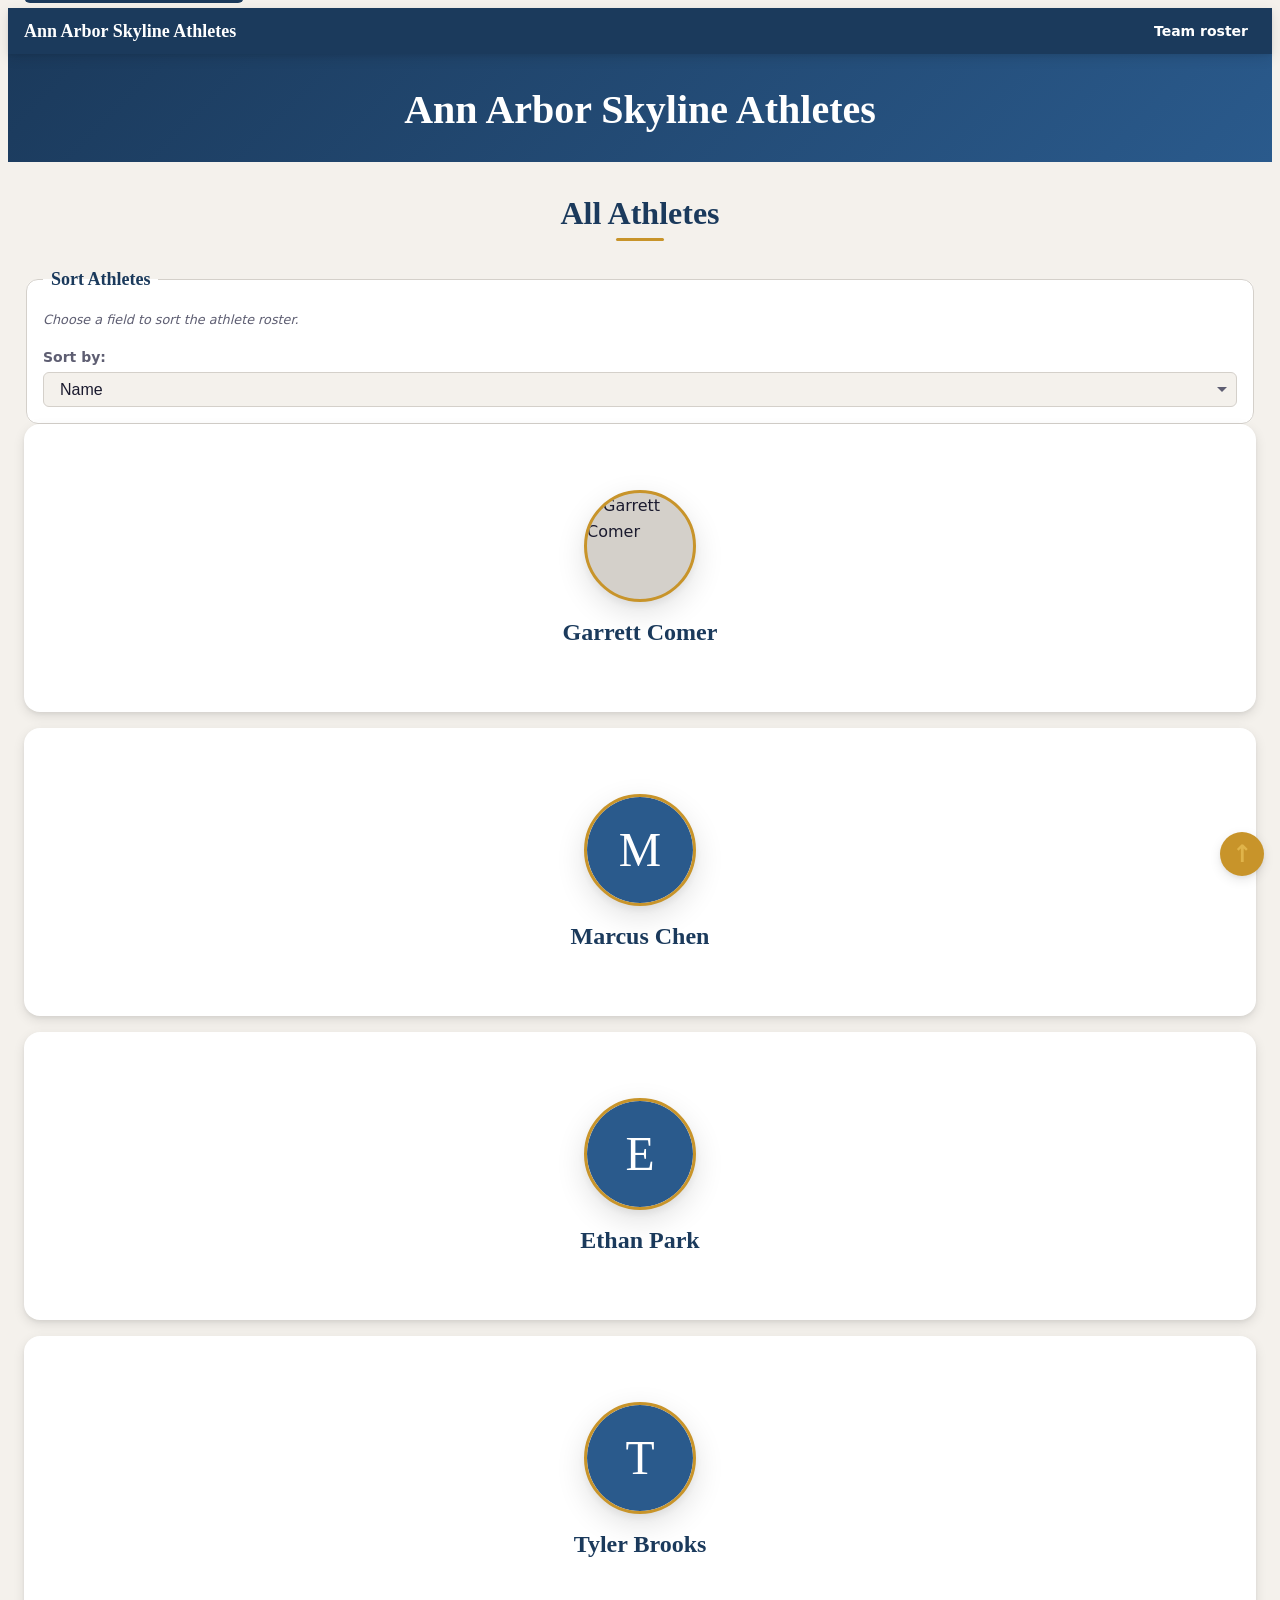
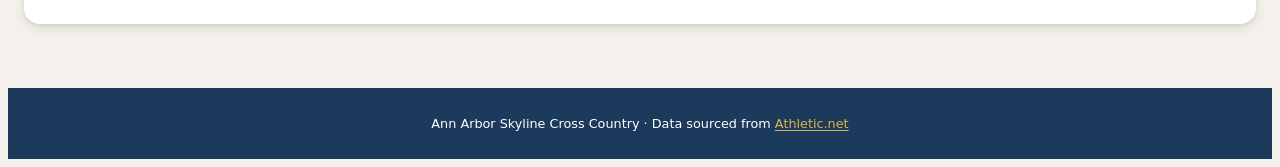
==== athletes/index.html @ e188d888 "Improve accessibility and usability of team/athlete pages - Fix nested interactive controls and refi" ====
<!DOCTYPE html>
<html lang="en">
  
<head>
  <meta charset="UTF-8" />
  <meta name="viewport" content="width=device-width, initial-scale=1.0" />
  <title>Ann Arbor Skyline Athletes</title>
  <link rel="stylesheet" href="../styles/reset.css">
  <link rel="stylesheet" href="../styles/main.css">
</head>

<body>

  <nav id="athlete-nav">
    <a href="#main-content" class="skip-link">Skip to main content</a>
    <div class="nav-container">
      <span class="nav-title">Ann Arbor Skyline Athletes</span>
      <a href="../index.html" class="nav-link">Team roster</a>
    </div>
  </nav>

  <header>
    <h1>Ann Arbor Skyline Athletes</h1>
  </header>

  <main id="main-content">

    <section id="athletes-central">
      <h2>All Athletes</h2>

      <div id="sort-by-choices">
        <form>
          <fieldset>
            <legend>Sort Athletes</legend>

            <p id="sort-instructions">Choose a field to sort the athlete roster.</p>

            <label for="sort-by">Sort by:</label>
            <select id="sort-by" name="sort-by">
              <option value="name">Name</option>
              <option value="grade">Grade</option>
              <option value="season-record">Season Record (SR)</option>
              <option value="personal-record">Personal Record (PR)</option>
            </select>
          </fieldset>
        </form>
      </div>

      <article id="athlete-roster">
        <h3>Athlete Roster</h3>
        <div class="athlete-card"
         data-name="Garrett Comer"
         data-grade="11"
         data-sr="17:22.3"
         data-pr="17:22.3">

      <div class="card-inner">
        <div class="card-front">
          <img
            src="../images/athletes/21615274/profile.jpg"
            alt="Garrett Comer"
            class="athlete-photo"
            loading="lazy"
          />
          <h3 class="athlete-name">Garrett Comer</h3>
        </div>

        <div class="card-back">
          <h3 class="athlete-name">Garrett Comer</h3>
          <p class="athlete-grade">Grade: 11</p>
          <p class="athlete-sr">Season Record: 17:22.3</p>
          <p class="athlete-pr">Personal Record: 17:22.3</p>

          <a href="./21615274/index.html" class="athlete-link">
            View Profile
          </a>
        </div>
      </div>
    </div>
<div class="athlete-card"
         data-name="Marcus Chen"
         data-grade="10"
         data-sr="18:55.2"
         data-pr="18:55.2">

      <div class="card-inner">
        <div class="card-front">
          <img
            src="data:image/svg+xml,%3Csvg xmlns='http://www.w3.org/2000/svg' viewBox='0 0 100 100'%3E%3Crect fill='%232a5a8c' width='100' height='100' rx='50'/%3E%3Ctext x='50' y='65' text-anchor='middle' fill='white' font-size='45' font-family='Georgia,serif'%3EM%3C/text%3E%3C/svg%3E"
            alt="Marcus Chen"
            class="athlete-photo"
            loading="lazy"
          />
          <h3 class="athlete-name">Marcus Chen</h3>
        </div>

        <div class="card-back">
          <h3 class="athlete-name">Marcus Chen</h3>
          <p class="athlete-grade">Grade: 10</p>
          <p class="athlete-sr">Season Record: 18:55.2</p>
          <p class="athlete-pr">Personal Record: 18:55.2</p>

          <a href="./21654321/index.html" class="athlete-link">
            View Profile
          </a>
        </div>
      </div>
    </div>
<div class="athlete-card"
         data-name="Ethan Park"
         data-grade="12"
         data-sr="16:44.0"
         data-pr="16:44.0">

      <div class="card-inner">
        <div class="card-front">
          <img
            src="data:image/svg+xml,%3Csvg xmlns='http://www.w3.org/2000/svg' viewBox='0 0 100 100'%3E%3Crect fill='%232a5a8c' width='100' height='100' rx='50'/%3E%3Ctext x='50' y='65' text-anchor='middle' fill='white' font-size='45' font-family='Georgia,serif'%3EE%3C/text%3E%3C/svg%3E"
            alt="Ethan Park"
            class="athlete-photo"
            loading="lazy"
          />
          <h3 class="athlete-name">Ethan Park</h3>
        </div>

        <div class="card-back">
          <h3 class="athlete-name">Ethan Park</h3>
          <p class="athlete-grade">Grade: 12</p>
          <p class="athlete-sr">Season Record: 16:44.0</p>
          <p class="athlete-pr">Personal Record: 16:44.0</p>

          <a href="./21789456/index.html" class="athlete-link">
            View Profile
          </a>
        </div>
      </div>
    </div>
<div class="athlete-card"
         data-name="Tyler Brooks"
         data-grade="11"
         data-sr="17:45.8"
         data-pr="17:45.8">

      <div class="card-inner">
        <div class="card-front">
          <img
            src="data:image/svg+xml,%3Csvg xmlns='http://www.w3.org/2000/svg' viewBox='0 0 100 100'%3E%3Crect fill='%232a5a8c' width='100' height='100' rx='50'/%3E%3Ctext x='50' y='65' text-anchor='middle' fill='white' font-size='45' font-family='Georgia,serif'%3ET%3C/text%3E%3C/svg%3E"
            alt="Tyler Brooks"
            class="athlete-photo"
            loading="lazy"
          />
          <h3 class="athlete-name">Tyler Brooks</h3>
        </div>

        <div class="card-back">
          <h3 class="athlete-name">Tyler Brooks</h3>
          <p class="athlete-grade">Grade: 11</p>
          <p class="athlete-sr">Season Record: 17:45.8</p>
          <p class="athlete-pr">Personal Record: 17:45.8</p>

          <a href="./21987654/index.html" class="athlete-link">
            View Profile
          </a>
        </div>
      </div>
    </div>
      </article>
    </section>
  </main>

  <footer id="site-footer">
    <div class="footer-content">
      <p>
        Ann Arbor Skyline Cross Country &middot;
        Data sourced from
        <a href="https://www.athletic.net" target="_blank" rel="noopener">Athletic.net</a>
      </p>
    </div>
    <a href="#athlete-nav" class="back-to-top">
      <span aria-hidden="true">&uarr;</span>
      <span class="sr-only">Back to top</span>
    </a>
  </footer>

  <script src="../scripts/main.js"></script>
</body>

</html>
---- styles/main.css ----
/* ================================================================
   Ann Arbor Skyline Cross Country — Main Stylesheet
   Mobile-only design | SI 338 Deliverable 4

   Contents:
   1.  Custom Properties (Design Tokens)
   2.  Dark Mode (prefers-color-scheme)
   3.  Base Styles
   4.  Accessibility Utilities
   5.  Typography
   6.  Links
   7.  Navigation — Sticky Horizontal Scroll Tabs
   8.  Header & Athlete Profile
   9.  Main Layout & Sections
   10. Athlete Roster Cards — 3D Flip Animation
   11. Forms & Controls
   12. Comparison Section
   13. Tables — Card Reflow
   14. Accomplishments — Animated Progress Bars
   15. Gallery — Horizontal Scroll Snap
   16. Performance Graph
   17. Footer
   18. Back-to-Top Floating Action Button
   19. Keyframe Animations
   20. Reduced Motion (prefers-reduced-motion)
   ================================================================ */


/* ----------------------------------------------------------------
   1. Custom Properties — Light Mode (Default)
   CSS variables for consistent theming and easy dark-mode toggling
   ---------------------------------------------------------------- */
:root {
  --clr-primary: #1b3a5c;
  --clr-primary-light: #2a5a8c;
  --clr-secondary: #c8942a;
  --clr-secondary-light: #e0b44a;
  --clr-accent: #2d6a4f;
  --clr-bg: #f4f1ec;
  --clr-surface: #ffffff;
  --clr-text: #1a1a2e;
  --clr-text-muted: #5e5e72;
  --clr-border: #d4d0ca;
  --clr-link: #1b3a5c;
  --clr-link-hover: #c8942a;
  --clr-nav-bg: #1b3a5c;
  --clr-header-start: #1b3a5c;
  --clr-header-end: #2a5a8c;

  --font-heading: Georgia, 'Times New Roman', Times, serif;
  --font-body: system-ui, -apple-system, BlinkMacSystemFont,
    'Segoe UI', Roboto, Helvetica, Arial, sans-serif;

  /* Responsive font sizes using clamp() — scales with viewport */
  --fs-xs: clamp(0.7rem, 2.5vw, 0.8rem);
  --fs-sm: clamp(0.8rem, 2.8vw, 0.875rem);
  --fs-base: clamp(0.9rem, 3vw, 1rem);
  --fs-md: clamp(1rem, 3.5vw, 1.125rem);
  --fs-lg: clamp(1.25rem, 4vw, 1.5rem);
  --fs-xl: clamp(1.5rem, 5vw, 2rem);
  --fs-xxl: clamp(1.75rem, 6vw, 2.5rem);

  --sp-xs: 0.25rem;
  --sp-sm: 0.5rem;
  --sp-md: 1rem;
  --sp-lg: 1.5rem;
  --sp-xl: 2rem;
  --sp-xxl: 3rem;

  --radius-sm: 0.375rem;
  --radius-md: 0.75rem;
  --radius-lg: 1rem;
  --radius-pill: 100vw;
  --radius-circle: 50%;

  --shadow-sm: 0 1px 3px rgba(0, 0, 0, 0.08),
               0 1px 2px rgba(0, 0, 0, 0.06);
  --shadow-md: 0 4px 12px rgba(0, 0, 0, 0.1),
               0 2px 4px rgba(0, 0, 0, 0.06);
  --shadow-lg: 0 10px 30px rgba(0, 0, 0, 0.12),
               0 4px 8px rgba(0, 0, 0, 0.06);

  --ease-out: cubic-bezier(0.25, 0.46, 0.45, 0.94);
  --ease-in-out: cubic-bezier(0.42, 0, 0.58, 1);
  --dur-fast: 200ms;
  --dur-normal: 350ms;
  --dur-slow: 600ms;
}


/* ----------------------------------------------------------------
   2. Dark Mode — Activates automatically via OS/browser preference
   ---------------------------------------------------------------- */
@media (prefers-color-scheme: dark) {
  :root {
    --clr-primary: #6bb3e0;
    --clr-primary-light: #8ac4ea;
    --clr-secondary: #e0b44a;
    --clr-secondary-light: #f0d47a;
    --clr-accent: #5cb88a;
    --clr-bg: #121220;
    --clr-surface: #1e1e32;
    --clr-text: #e4e4ec;
    --clr-text-muted: #9a9ab0;
    --clr-border: #2e2e44;
    --clr-link: #8ac4ea;
    --clr-link-hover: #f0d47a;
    --clr-nav-bg: #0d1b2a;
    --clr-header-start: #0d1b2a;
    --clr-header-end: #162a45;
    --shadow-sm: 0 1px 3px rgba(0, 0, 0, 0.3);
    --shadow-md: 0 4px 12px rgba(0, 0, 0, 0.4);
    --shadow-lg: 0 10px 30px rgba(0, 0, 0, 0.5);
  }
}


/* ----------------------------------------------------------------
   3. Base Styles
   ---------------------------------------------------------------- */
*,
*::before,
*::after {
  box-sizing: border-box;
}

html {
  scroll-behavior: smooth;
  -webkit-tap-highlight-color: transparent;
}

body {
  background-color: var(--clr-bg);
  color: var(--clr-text);
  font-family: var(--font-body);
  font-size: var(--fs-base);
  line-height: 1.6;
  overflow-x: hidden;
}

img {
  display: block;
  width: 100%;
  height: auto;
  background-color: var(--clr-border);
}


/* ----------------------------------------------------------------
   4. Accessibility Utilities
   ---------------------------------------------------------------- */

/* Skip-to-content link: hidden off-screen until keyboard-focused */
.skip-link {
  position: absolute;
  top: -100%;
  left: var(--sp-md);
  background: var(--clr-nav-bg);
  color: #fff;
  padding: var(--sp-sm) var(--sp-md);
  border-radius: var(--radius-sm);
  z-index: 200;
  font-weight: 600;
  text-decoration: none;
  transition: top var(--dur-fast) var(--ease-out);
}

.skip-link:focus {
  top: var(--sp-sm);
}

/* Screen-reader-only utility class */
.sr-only {
  position: absolute;
  width: 1px;
  height: 1px;
  padding: 0;
  margin: -1px;
  overflow: hidden;
  clip: rect(0, 0, 0, 0);
  white-space: nowrap;
  border: 0;
}

/* Visible focus ring for keyboard navigation */
:focus-visible {
  outline: 3px solid var(--clr-secondary);
  outline-offset: 2px;
}


/* ----------------------------------------------------------------
   5. Typography — Responsive sizing via clamp()
   ---------------------------------------------------------------- */
h1, h2, h3 {
  font-family: var(--font-heading);
  color: var(--clr-primary);
  line-height: 1.2;
  margin-top: 0;
}

h1 { font-size: var(--fs-xxl); }
h2 { font-size: var(--fs-xl); margin-bottom: var(--sp-lg); }
h3 { font-size: var(--fs-lg); }

p {
  margin-top: 0;
  margin-bottom: var(--sp-sm);
}


/* ----------------------------------------------------------------
   6. Links
   ---------------------------------------------------------------- */
a {
  color: var(--clr-link);
  text-decoration-thickness: 1px;
  text-underline-offset: 2px;
  transition: color var(--dur-fast) var(--ease-out);
}

a:hover,
a:focus {
  color: var(--clr-link-hover);
}


/* ----------------------------------------------------------------
   7. Navigation — Sticky bar with horizontally scrollable tabs
   Stays fixed at top on scroll; tabs overflow-scroll on narrow screens
   ---------------------------------------------------------------- */
#main-nav,
#athlete-nav {
  position: sticky;
  top: 0;
  z-index: 100;
  background: var(--clr-nav-bg);
  box-shadow: var(--shadow-md);
}

.nav-container {
  display: flex;
  align-items: center;
  gap: var(--sp-xs);
  padding: var(--sp-sm) var(--sp-md);
  overflow-x: auto;
  -webkit-overflow-scrolling: touch;
  scrollbar-width: none;
}

.nav-container::-webkit-scrollbar {
  display: none;
}

.nav-link {
  color: #fff;
  text-decoration: none;
  font-size: var(--fs-sm);
  font-weight: 600;
  white-space: nowrap;
  padding: var(--sp-xs) var(--sp-sm);
  border-radius: var(--radius-pill);
  transition:
    background-color var(--dur-fast) var(--ease-out),
    color var(--dur-fast) var(--ease-out);
}

.nav-link:hover,
.nav-link:focus {
  background: rgba(255, 255, 255, 0.15);
  color: #fff;
}

.nav-title {
  color: #fff;
  font-family: var(--font-heading);
  font-size: var(--fs-md);
  font-weight: 700;
  white-space: nowrap;
  margin-right: auto;
}


/* ----------------------------------------------------------------
   8. Header — Gradient banner with team/athlete branding
   ---------------------------------------------------------------- */
header {
  background: linear-gradient(135deg, var(--clr-header-start) 0%, var(--clr-header-end) 100%);
  color: #fff;
  padding: var(--sp-xl) var(--sp-md) var(--sp-lg);
  text-align: center;
}

header h1 {
  color: #fff;
  margin-bottom: var(--sp-xs);
  animation: fadeInDown var(--dur-slow) var(--ease-out) both;
}

/* Athlete page header */
#athlete-header {
  background: linear-gradient(135deg, var(--clr-header-start) 0%, var(--clr-header-end) 100%);
  color: #fff;
  padding: var(--sp-xl) var(--sp-md) var(--sp-lg);
  text-align: center;
}

#athlete-header h1,
#athlete-header h2 {
  color: #fff;
}

#athlete-header .athlete-info h2 {
  font-size: var(--fs-sm);
  text-transform: uppercase;
  letter-spacing: 0.1em;
  margin-bottom: var(--sp-sm);
}

/* Circular profile photo with gold border */
.athlete-photo {
  width: 7rem;
  height: 7rem;
  border-radius: var(--radius-circle);
  object-fit: cover;
  border: 3px solid var(--clr-secondary);
  box-shadow: var(--shadow-lg);
  animation: fadeIn var(--dur-slow) var(--ease-out) both;
}

#athlete-header .athlete-photo {
  width: 8rem;
  height: 8rem;
  margin: 0 auto var(--sp-md);
}

.athlete-school {
  font-size: var(--fs-md);
}

#athlete-header .athlete-grade {
  font-size: var(--fs-sm);
  color: #fff;
}

#athlete-header a {
  color: #fff;
  font-size: var(--fs-sm);
}

/* Frosted glass records badge */
.athlete-records {
  display: flex;
  flex-direction: column;
  gap: var(--sp-xs);
  margin-top: var(--sp-md);
  padding: var(--sp-md);
  background: rgba(255, 255, 255, 0.1);
  border-radius: var(--radius-md);
  backdrop-filter: blur(8px);
  -webkit-backdrop-filter: blur(8px);
}

.athlete-records .athlete-sr,
.athlete-records .athlete-pr {
  font-size: var(--fs-sm);
  font-weight: 600;
  color: #fff;
}


/* ----------------------------------------------------------------
   9. Main Layout & Sections
   ---------------------------------------------------------------- */
main {
  padding: 0 var(--sp-md);
  background-color: var(--clr-bg);
}

section {
  padding: var(--sp-xl) 0;
  border-bottom: 1px solid var(--clr-border);
  background-color: var(--clr-bg);
  animation: fadeInUp var(--dur-slow) var(--ease-out) both;
}

section:last-child {
  border-bottom: none;
}

/* Decorative gold underline accent beneath section headings */
section > h2 {
  text-align: center;
  position: relative;
  padding-bottom: var(--sp-sm);
}

section > h2::after {
  content: '';
  position: absolute;
  bottom: 0;
  left: 50%;
  transform: translateX(-50%);
  width: 3rem;
  height: 3px;
  background: var(--clr-secondary);
  border-radius: var(--radius-pill);
}

/* Visually hide redundant sub-headings; section h2 provides context */
#athlete-roster > h3,
#team-accomplishments article > h3,
#team-events article > h3,
#athlete-results article > h3,
#performance-graph article > h3,
.gallery-grid > h3 {
  position: absolute;
  width: 1px;
  height: 1px;
  padding: 0;
  margin: -1px;
  overflow: hidden;
  clip: rect(0, 0, 0, 0);
  white-space: nowrap;
  border: 0;
}


/* ----------------------------------------------------------------
   10. Athlete Roster Cards — 3D Flip Animation
   Tap or keyboard-focus flips the card to reveal stats on the back
   ---------------------------------------------------------------- */
#athlete-roster {
  display: flex;
  flex-direction: column;
  gap: var(--sp-md);
}

.athlete-card {
  perspective: 800px;
  height: 18rem;
  cursor: pointer;
}

.card-inner {
  position: relative;
  width: 100%;
  height: 100%;
  transition: transform var(--dur-slow) var(--ease-in-out);
  transform-style: preserve-3d;
}

/* Flip triggers: keyboard focus-within or JS-toggled class */
.athlete-card:focus-within .card-inner,
.athlete-card.flipped .card-inner {
  transform: rotateY(180deg);
}

.card-front,
.card-back {
  position: absolute;
  inset: 0;
  backface-visibility: hidden;
  -webkit-backface-visibility: hidden;
  border-radius: var(--radius-lg);
  box-shadow: var(--shadow-md);
  display: flex;
  flex-direction: column;
  align-items: center;
  justify-content: center;
  padding: var(--sp-lg);
}

.card-front {
  background: var(--clr-surface);
  gap: var(--sp-md);
}

.card-front .athlete-name {
  font-size: var(--fs-lg);
  color: var(--clr-primary);
  margin: 0;
}

.card-front .athlete-photo {
  width: 7rem;
  height: 7rem;
}

.card-back {
  background: linear-gradient(135deg, var(--clr-header-start), var(--clr-header-end));
  color: #fff;
  transform: rotateY(180deg);
  gap: var(--sp-xs);
}

.card-back .athlete-name {
  font-size: var(--fs-lg);
  color: #fff;
  margin: 0;
}

.card-back p {
  font-size: var(--fs-sm);
  margin: 0;
}

/* "View Profile" pill button on card back */
.athlete-link {
  display: inline-block;
  margin-top: var(--sp-sm);
  padding: var(--sp-xs) var(--sp-md);
  background: var(--clr-secondary);
  color: #1a1a2e;
  font-weight: 700;
  font-size: var(--fs-sm);
  text-decoration: none;
  border-radius: var(--radius-pill);
  transition:
    background-color var(--dur-fast) var(--ease-out),
    transform var(--dur-fast) var(--ease-out);
}

.athlete-link:hover,
.athlete-link:focus {
  background: var(--clr-secondary-light);
  transform: scale(1.05);
  color: #1a1a2e;
}


/* ----------------------------------------------------------------
   11. Forms & Controls — Sort, Filter, Compare
   ---------------------------------------------------------------- */
fieldset {
  border: 1px solid var(--clr-border);
  border-radius: var(--radius-md);
  padding: var(--sp-md);
  background: var(--clr-surface);
}

legend {
  font-family: var(--font-heading);
  font-weight: 700;
  font-size: var(--fs-md);
  color: var(--clr-primary);
  padding: 0 var(--sp-sm);
}

label {
  display: block;
  font-size: var(--fs-sm);
  font-weight: 600;
  color: var(--clr-text-muted);
  margin-bottom: var(--sp-xs);
}

select,
input[type="text"],
input[type="date"] {
  width: 100%;
  padding: var(--sp-sm) var(--sp-md);
  border: 1px solid var(--clr-border);
  border-radius: var(--radius-sm);
  background: var(--clr-bg);
  color: var(--clr-text);
  font-size: var(--fs-base);
  transition:
    border-color var(--dur-fast) var(--ease-out),
    box-shadow var(--dur-fast) var(--ease-out);
  appearance: none;
  -webkit-appearance: none;
}

select:focus,
input[type="text"]:focus,
input[type="date"]:focus {
  border-color: var(--clr-primary);
  box-shadow: 0 0 0 3px rgba(27, 58, 92, 0.15);
  outline: none;
}

/* Custom dropdown arrow via inline SVG data URI */
select {
  background-image: url("data:image/svg+xml,%3Csvg xmlns='http://www.w3.org/2000/svg' width='12' height='12' viewBox='0 0 12 12'%3E%3Cpath fill='%235e5e72' d='M6 8L1 3h10z'/%3E%3C/svg%3E");
  background-repeat: no-repeat;
  background-position: right var(--sp-sm) center;
  padding-right: var(--sp-xl);
}

#sort-instructions,
#comparison-instructions,
#filter-instructions {
  font-size: var(--fs-xs);
  color: var(--clr-text-muted);
  margin-bottom: var(--sp-md);
  font-style: italic;
}

.filter-group {
  margin-bottom: var(--sp-md);
}

.filter-group:last-child {
  margin-bottom: 0;
}

.comparison-select {
  margin-bottom: var(--sp-md);
}

/* Compare button with subtle pulse glow */
#compare-button {
  width: 100%;
  padding: var(--sp-sm) var(--sp-lg);
  background: var(--clr-secondary);
  color: #1a1a2e;
  font-size: var(--fs-base);
  font-weight: 700;
  border: none;
  border-radius: var(--radius-pill);
  cursor: pointer;
  transition:
    background-color var(--dur-fast) var(--ease-out),
    transform var(--dur-fast) var(--ease-out),
    box-shadow var(--dur-fast) var(--ease-out);
  animation: subtlePulse 3s var(--ease-in-out) infinite;
}

#compare-button:hover,
#compare-button:focus {
  background: var(--clr-secondary-light);
  transform: translateY(-1px);
  box-shadow: var(--shadow-md);
}

#compare-button:active {
  transform: translateY(0);
}


/* ----------------------------------------------------------------
   12. Comparison Section — Stacked athlete stat cards
   ---------------------------------------------------------------- */
#comparison-results > h3 {
  text-align: center;
  margin-bottom: var(--sp-md);
}

.comparison-cards {
  display: flex;
  flex-direction: column;
  gap: var(--sp-md);
  margin-bottom: var(--sp-lg);
}

.comparison-card {
  background: var(--clr-surface);
  border-radius: var(--radius-lg);
  padding: var(--sp-lg);
  box-shadow: var(--shadow-sm);
  text-align: center;
  border-left: 4px solid var(--clr-secondary);
  animation: slideInLeft var(--dur-slow) var(--ease-out) both;
}

.comparison-card:nth-child(2) {
  animation-delay: 150ms;
  border-left-color: var(--clr-accent);
}

.comparison-card img {
  width: 5rem;
  height: 5rem;
  border-radius: var(--radius-circle);
  object-fit: cover;
  margin: 0 auto var(--sp-sm);
  border: 2px solid var(--clr-border);
}

.comparison-card h3 {
  font-size: var(--fs-md);
  margin-bottom: var(--sp-sm);
}

.comparison-card p {
  font-size: var(--fs-sm);
  color: var(--clr-text-muted);
  margin: var(--sp-xs) 0;
}

.shared-meets {
  margin-top: var(--sp-lg);
}

.shared-meets h3 {
  text-align: center;
  margin-bottom: var(--sp-md);
}


/* ----------------------------------------------------------------
   13. Tables — Card Reflow Layout
   Each <tr> becomes a stacked card; <td>::before labels use
   nth-child selectors so no data-attributes are needed in HTML.
   <thead> is visually hidden but stays accessible to screen readers.
   ---------------------------------------------------------------- */
table {
  width: 100%;
  border-collapse: collapse;
}

thead {
  position: absolute;
  width: 1px;
  height: 1px;
  padding: 0;
  margin: -1px;
  overflow: hidden;
  clip: rect(0, 0, 0, 0);
  white-space: nowrap;
  border: 0;
}

tbody tr {
  display: block;
  background: var(--clr-surface);
  border-radius: var(--radius-md);
  box-shadow: var(--shadow-sm);
  padding: var(--sp-md);
  margin-bottom: var(--sp-md);
  border-left: 3px solid var(--clr-primary);
  animation: fadeInUp var(--dur-normal) var(--ease-out) both;
}

/* Alternating accent colors on table-card left borders */
tbody tr:nth-child(even) {
  border-left-color: var(--clr-secondary);
}

tbody tr:nth-child(odd) {
  border-left-color: var(--clr-accent);
}

tbody td {
  display: flex;
  align-items: baseline;
  gap: var(--sp-sm);
  padding: var(--sp-xs) 0;
  font-size: var(--fs-sm);
  border: none;
  border-bottom: 1px solid var(--clr-border);
}

tbody td:last-child {
  border-bottom: none;
}

/* Pseudo-element label styling shared across all tables */
tbody td::before {
  flex-shrink: 0;
  width: 5.5rem;
  font-weight: 700;
  font-size: var(--fs-xs);
  color: var(--clr-text-muted);
  text-transform: uppercase;
  letter-spacing: 0.03em;
}

/* --- Team Events Table (#events-table) column labels --- */
#events-table td:nth-child(1)::before { content: 'Race'; }
#events-table td:nth-child(2)::before { content: 'Date'; }
#events-table td:nth-child(3)::before { content: 'Place'; }
#events-table td:nth-child(4)::before { content: 'Results'; }

/* --- Athlete Race Results Table (#results-table) column labels --- */
#results-table td:nth-child(1)::before { content: 'Race'; }
#results-table td:nth-child(2)::before { content: 'Date'; }
#results-table td:nth-child(3)::before { content: 'Location'; }
#results-table td:nth-child(4)::before { content: 'Distance'; }
#results-table td:nth-child(5)::before { content: 'Time'; }
#results-table td:nth-child(6)::before { content: 'Place'; }
#results-table td:nth-child(7)::before { content: 'Grade'; }
#results-table td:nth-child(8)::before { content: 'Results'; }

/* --- Shared Meets Table column labels --- */
.shared-meets td:nth-child(1)::before { content: 'Meet'; }
.shared-meets td:nth-child(2)::before { content: 'Athlete A'; }
.shared-meets td:nth-child(3)::before { content: 'Athlete B'; }


/* ----------------------------------------------------------------
   14. Team Accomplishments — Cards with Animated Progress Bars
   ---------------------------------------------------------------- */
#team-accomplishments ul {
  list-style: none;
  padding: 0;
  margin: 0;
  display: flex;
  flex-direction: column;
  gap: var(--sp-sm);
}

#team-accomplishments li {
  background: var(--clr-surface);
  padding: var(--sp-md);
  border-radius: var(--radius-md);
  box-shadow: var(--shadow-sm);
  font-size: var(--fs-sm);
  border-left: 3px solid var(--clr-secondary);
  position: relative;
  overflow: hidden;
  animation: fadeInUp var(--dur-normal) var(--ease-out) both;
}

/* Staggered entrance for each accomplishment */
#team-accomplishments li:nth-child(1) { animation-delay: 100ms; }
#team-accomplishments li:nth-child(2) { animation-delay: 200ms; }
#team-accomplishments li:nth-child(3) { animation-delay: 300ms; }
#team-accomplishments li:nth-child(4) { animation-delay: 400ms; }
#team-accomplishments li:nth-child(5) { animation-delay: 500ms; }
#team-accomplishments li:nth-child(6) { animation-delay: 600ms; }

/* Decorative animated progress bar beneath each accomplishment */
#team-accomplishments li::after {
  content: '';
  display: block;
  height: 3px;
  margin-top: var(--sp-sm);
  background: linear-gradient(90deg, var(--clr-secondary), var(--clr-accent));
  border-radius: var(--radius-pill);
  transform-origin: left;
  animation: progressFill 1.2s var(--ease-out) both;
}

#team-accomplishments li:nth-child(1)::after { animation-delay: 300ms; }
#team-accomplishments li:nth-child(2)::after { animation-delay: 400ms; }
#team-accomplishments li:nth-child(3)::after { animation-delay: 500ms; }
#team-accomplishments li:nth-child(4)::after { animation-delay: 600ms; }
#team-accomplishments li:nth-child(5)::after { animation-delay: 700ms; }
#team-accomplishments li:nth-child(6)::after { animation-delay: 800ms; }

/* Subtle press effect on touch */
#team-accomplishments li:active {
  transform: scale(0.98);
  transition: transform var(--dur-fast) var(--ease-out);
}


/* ----------------------------------------------------------------
   15. Gallery — Horizontal Scroll Snap Carousel
   Images snap into center view as the user swipes horizontally
   ---------------------------------------------------------------- */
.gallery-grid {
  display: grid;
  grid-auto-flow: column;
  grid-auto-columns: 85%;
  gap: var(--sp-md);
  overflow-x: auto;
  overscroll-behavior-x: contain;
  scroll-snap-type: x mandatory;
  -webkit-overflow-scrolling: touch;
  padding-bottom: var(--sp-md);
  scrollbar-width: none;
}

.gallery-grid::-webkit-scrollbar {
  display: none;
}

.gallery-grid img {
  scroll-snap-align: center;
  border-radius: var(--radius-md);
  height: 14rem;
  object-fit: cover;
  box-shadow: var(--shadow-sm);
  transition: transform var(--dur-normal) var(--ease-out);
}

.gallery-grid img:active {
  transform: scale(0.97);
}


/* ----------------------------------------------------------------
   16. Performance Graph
   ---------------------------------------------------------------- */
#performance-graph {
  text-align: center;
}

#performance-graph > div > p {
  font-size: var(--fs-sm);
  color: var(--clr-text-muted);
  font-style: italic;
}

#performance-graph img {
  border-radius: var(--radius-md);
  box-shadow: var(--shadow-md);
  animation: fadeIn var(--dur-slow) var(--ease-out) both;
}


/* ----------------------------------------------------------------
   17. Footer
   ---------------------------------------------------------------- */
#site-footer {
  background: var(--clr-nav-bg);
  color: #fff;
  text-align: center;
  padding: var(--sp-lg) var(--sp-md);
  margin-top: var(--sp-xl);
}

.footer-content p {
  font-size: var(--fs-xs);
  margin: 0;
  line-height: 1.8;
}

#site-footer a {
  color: var(--clr-secondary-light);
}

#site-footer a:hover,
#site-footer a:focus {
  color: #fff;
}


/* ----------------------------------------------------------------
   18. Back-to-Top Floating Action Button
   Fixed-position anchor that smooth-scrolls to the page top
   ---------------------------------------------------------------- */
.back-to-top {
  position: fixed;
  bottom: var(--sp-lg);
  right: var(--sp-md);
  z-index: 90;
  display: flex;
  align-items: center;
  justify-content: center;
  width: 2.75rem;
  height: 2.75rem;
  background: var(--clr-secondary);
  color: #1a1a2e;
  font-size: var(--fs-lg);
  font-weight: 700;
  text-decoration: none;
  border-radius: var(--radius-circle);
  box-shadow: var(--shadow-md);
  transition:
    background-color var(--dur-fast) var(--ease-out),
    transform var(--dur-fast) var(--ease-out);
}

.back-to-top:hover,
.back-to-top:focus {
  background: var(--clr-secondary-light);
  transform: translateY(-2px);
  color: #1a1a2e;
}

.back-to-top:active {
  transform: translateY(0);
}


/* ----------------------------------------------------------------
   19. Keyframe Animations
   ---------------------------------------------------------------- */
@keyframes fadeIn {
  from { opacity: 0; }
  to   { opacity: 1; }
}

@keyframes fadeInUp {
  from {
    opacity: 0;
    transform: translateY(1.5rem);
  }
  to {
    opacity: 1;
    transform: translateY(0);
  }
}

@keyframes fadeInDown {
  from {
    opacity: 0;
    transform: translateY(-1.5rem);
  }
  to {
    opacity: 1;
    transform: translateY(0);
  }
}

@keyframes slideInLeft {
  from {
    opacity: 0;
    transform: translateX(-2rem);
  }
  to {
    opacity: 1;
    transform: translateX(0);
  }
}

@keyframes progressFill {
  from { transform: scaleX(0); }
  to   { transform: scaleX(1); }
}

@keyframes subtlePulse {
  0%, 100% { box-shadow: 0 0 0 0 rgba(200, 148, 42, 0.4); }
  50%      { box-shadow: 0 0 0 8px rgba(200, 148, 42, 0); }
}


/* ----------------------------------------------------------------
   20. Reduced Motion — Disables all animations for users who
   prefer it. Required for WCAG 2.1 Level AA compliance.

   !important is intentionally used below per W3C/WCAG best practices.
   prefers-reduced-motion MUST override ALL animations regardless of
   specificity to protect users with vestibular disorders. Without
   !important, higher-specificity animation rules elsewhere in this
   stylesheet would still fire, defeating the accessibility purpose.
   Reference: https://www.w3.org/WAI/WCAG21/Techniques/css/C39
   ---------------------------------------------------------------- */
@media (prefers-reduced-motion: reduce) {
  *,
  *::before,
  *::after {
    animation-duration: 0.01ms !important;
    animation-iteration-count: 1 !important;
    transition-duration: 0.01ms !important;
    scroll-behavior: auto !important;
  }
}
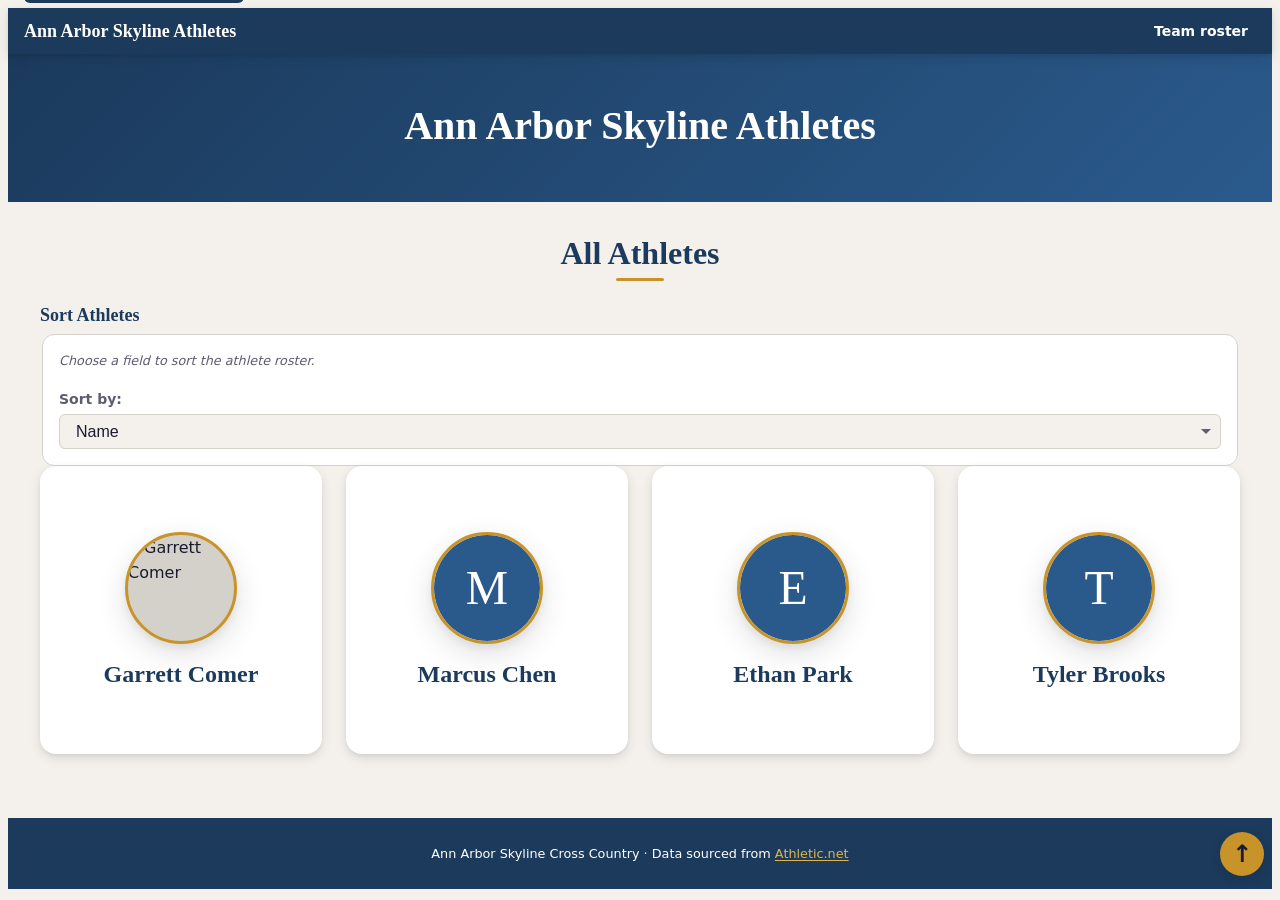
==== commit f1883988: "Improve accessibility compliance and demo-readiness. Add keyboard card interaction, replace heading-" ====
--- a/athletes/index.html
+++ b/athletes/index.html
@@ -29,9 +29,10 @@
       <h2>All Athletes</h2>
 
       <div id="sort-by-choices">
+        <h3 class="form-section-heading">Sort Athletes</h3>
         <form>
           <fieldset>
-            <legend>Sort Athletes</legend>
+            <legend class="sr-only">Sort Athletes</legend>
 
             <p id="sort-instructions">Choose a field to sort the athlete roster.</p>
 
--- a/styles/main.css
+++ b/styles/main.css
@@ -532,6 +532,14 @@
 /* ----------------------------------------------------------------
    11. Forms & Controls — Sort, Filter, Compare
    ---------------------------------------------------------------- */
+.form-section-heading {
+  font-family: var(--font-heading);
+  font-weight: 700;
+  font-size: var(--fs-md);
+  color: var(--clr-primary);
+  margin: 0 0 var(--sp-sm);
+}
+
 fieldset {
   border: 1px solid var(--clr-border);
   border-radius: var(--radius-md);
@@ -871,8 +879,12 @@
 .gallery-grid img {
   scroll-snap-align: center;
   border-radius: var(--radius-md);
-  height: 14rem;
-  object-fit: cover;
+  max-height: 18rem;
+  width: 100%;
+  height: auto;
+  object-fit: contain;
+  object-position: center;
+  background: var(--clr-surface);
   box-shadow: var(--shadow-sm);
   transition: transform var(--dur-normal) var(--ease-out);
 }
@@ -926,6 +938,14 @@
 #site-footer a:hover,
 #site-footer a:focus {
   color: #fff;
+}
+
+/* Keep the floating back-to-top button high-contrast inside footer. */
+#site-footer .back-to-top,
+#site-footer .back-to-top:hover,
+#site-footer .back-to-top:focus,
+#site-footer .back-to-top:active {
+  color: #1a1a2e;
 }
 
 
@@ -968,7 +988,146 @@
 
 
 /* ----------------------------------------------------------------
-   19. Keyframe Animations
+   19. Responsive Layout Enhancements (CP5)
+   Mobile styles remain default; tablet/desktop styles layer on top.
+   ---------------------------------------------------------------- */
+@media (min-width: 48rem) {
+  main {
+    max-width: 72rem;
+    margin: 0 auto;
+    padding: 0 var(--sp-lg);
+  }
+
+  .nav-container {
+    justify-content: center;
+    gap: var(--sp-sm);
+  }
+
+  header,
+  #athlete-header {
+    padding: var(--sp-xxl) var(--sp-xl);
+  }
+
+  #athlete-roster {
+    display: grid;
+    grid-template-columns: repeat(2, minmax(0, 1fr));
+    gap: var(--sp-lg);
+  }
+
+  .comparison-select {
+    margin-bottom: 0;
+  }
+
+  #player-comparison fieldset {
+    display: grid;
+    grid-template-columns: 1fr 1fr auto;
+    gap: var(--sp-md);
+    align-items: end;
+  }
+
+  #comparison-instructions {
+    grid-column: 1 / -1;
+    margin-bottom: 0;
+  }
+
+  #compare-button {
+    width: auto;
+    min-width: 10rem;
+  }
+
+  .comparison-cards {
+    flex-direction: row;
+  }
+
+  .comparison-card {
+    flex: 1;
+  }
+
+  /* Restore semantic table layout at larger breakpoints. */
+  thead {
+    position: static;
+    width: auto;
+    height: auto;
+    margin: 0;
+    clip: auto;
+    white-space: normal;
+    overflow: visible;
+  }
+
+  thead th {
+    background: var(--clr-nav-bg);
+    color: #fff;
+    font-size: var(--fs-sm);
+    text-align: left;
+    padding: var(--sp-sm) var(--sp-md);
+  }
+
+  tbody tr {
+    display: table-row;
+    box-shadow: none;
+    border-radius: 0;
+    border-left: none;
+    background: transparent;
+    margin-bottom: 0;
+    padding: 0;
+    animation: none;
+  }
+
+  tbody td {
+    display: table-cell;
+    padding: var(--sp-sm) var(--sp-md);
+    border-bottom: 1px solid var(--clr-border);
+    font-size: var(--fs-sm);
+    vertical-align: top;
+  }
+
+  tbody td::before {
+    content: none;
+  }
+
+  tbody tr:nth-child(even) td {
+    background: var(--clr-bg);
+  }
+
+  tbody tr:nth-child(odd) td {
+    background: var(--clr-surface);
+  }
+
+  .gallery-grid {
+    grid-auto-flow: row;
+    grid-auto-columns: auto;
+    grid-template-columns: repeat(2, minmax(0, 1fr));
+    overflow-x: visible;
+  }
+
+  .gallery-grid img {
+    max-height: 22rem;
+  }
+}
+
+@media (min-width: 75rem) {
+  main {
+    max-width: 78rem;
+  }
+
+  #athlete-roster {
+    grid-template-columns: repeat(4, minmax(0, 1fr));
+  }
+
+  #team-accomplishments ul {
+    display: grid;
+    grid-template-columns: repeat(2, minmax(0, 1fr));
+    gap: var(--sp-md);
+  }
+
+  .gallery-grid {
+    grid-template-columns: repeat(3, minmax(0, 1fr));
+  }
+}
+
+
+/* ----------------------------------------------------------------
+   20. Keyframe Animations
    ---------------------------------------------------------------- */
 @keyframes fadeIn {
   from { opacity: 0; }
@@ -1020,23 +1179,16 @@
 
 
 /* ----------------------------------------------------------------
-   20. Reduced Motion — Disables all animations for users who
+   21. Reduced Motion — Disables all animations for users who
    prefer it. Required for WCAG 2.1 Level AA compliance.
-
-   !important is intentionally used below per W3C/WCAG best practices.
-   prefers-reduced-motion MUST override ALL animations regardless of
-   specificity to protect users with vestibular disorders. Without
-   !important, higher-specificity animation rules elsewhere in this
-   stylesheet would still fire, defeating the accessibility purpose.
-   Reference: https://www.w3.org/WAI/WCAG21/Techniques/css/C39
    ---------------------------------------------------------------- */
 @media (prefers-reduced-motion: reduce) {
   *,
   *::before,
   *::after {
-    animation-duration: 0.01ms !important;
-    animation-iteration-count: 1 !important;
-    transition-duration: 0.01ms !important;
-    scroll-behavior: auto !important;
-  }
-}
+    animation-duration: 0.01ms;
+    animation-iteration-count: 1;
+    transition-duration: 0.01ms;
+    scroll-behavior: auto;
+  }
+}
